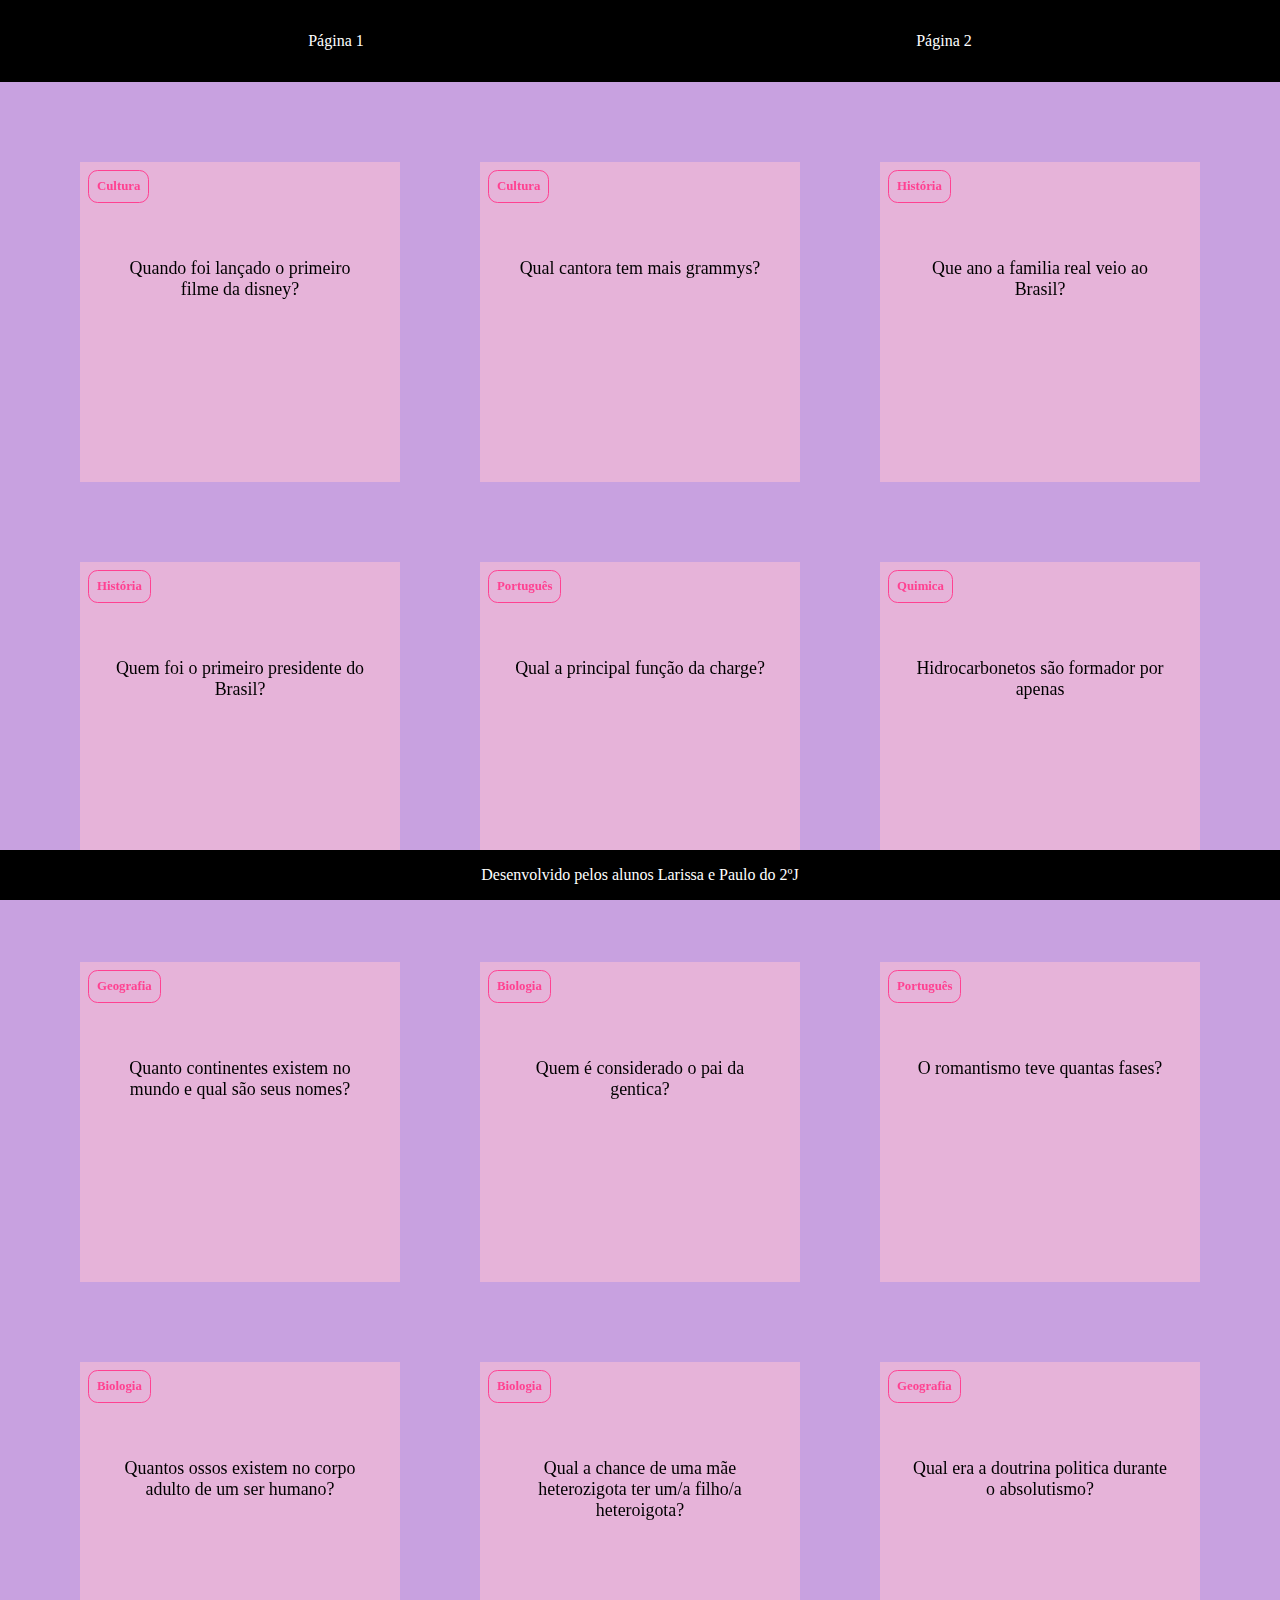
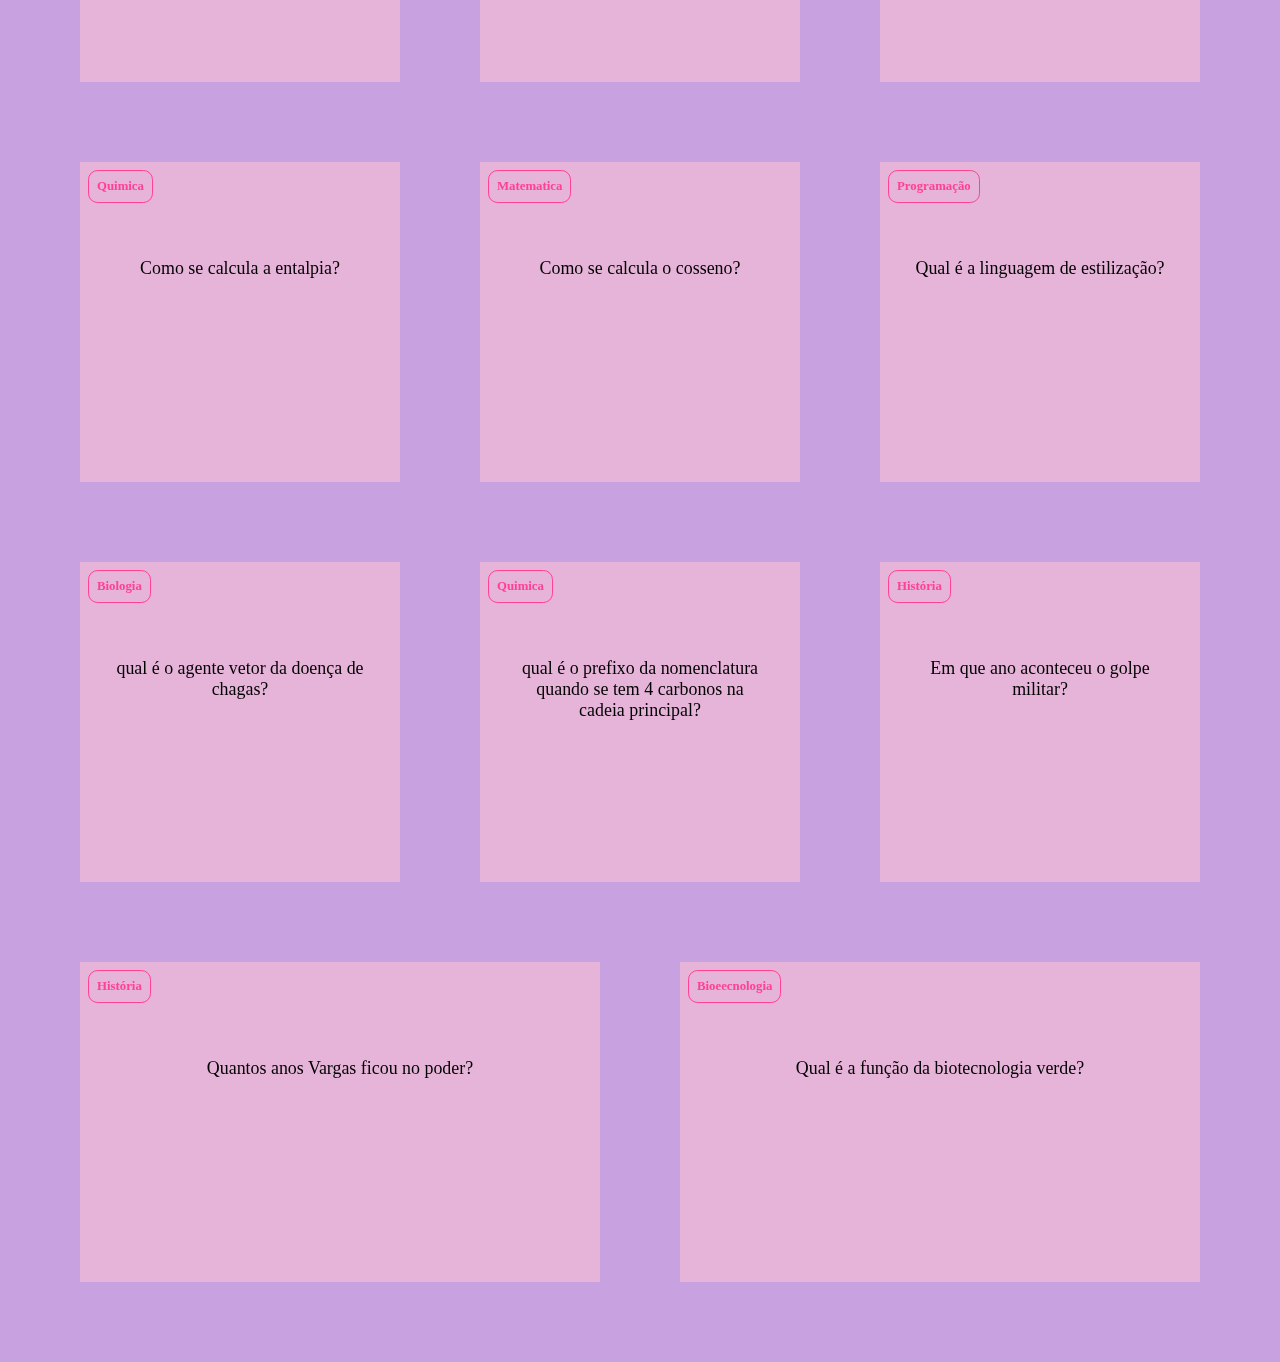
==== pagina2.html @ 5c9f1188 "a" ====
<!DOCTYPE html>
<html lang="pt-br">
<head>
    <meta charset="UTF-8">
    <meta name="viewport" content="width=device-width, initial-scale=1.0">
    <title>Bibble</title>
    <link rel="stylesheet" href="style.css">
</head>
<body>
    <header>
        <a href="index.html">Página 1</a>
        <a href="pagina2.html">Página 2</a>
    </header>
    <section id="container">

    </section>
    <footer>
        <p>Desenvolvido pelos alunos Larissa e Paulo do 2ºJ</p>
    </footer>
    <script src="main.js"></script>
    <script src="perguntas.js"></script>
</body>
</html>
---- style.css ----
:root{
    --fundo: #C8A1E0;
    --cartao-frente: #e6b3d9;
    --cartao-verso:#674188;
    --destaque:#FF4191;
    --preto:#000000;
    --branco:#ffffff;
}

body{
    background-color: var(--fundo);
    margin: 0;
}

header{
    background-color: var(--preto);
    display: flex;
    justify-content: space-around;
    padding: 2rem;

}

header a{
    color: var(--branco);
    text-decoration: none;
}

footer{
    background-color: var(--preto);
    position: fixed;
    bottom: 0;
    color: var(--branco);
    width: 100%;
    text-align: center;

}

#container{
    padding: 4rem;
    display: flex;
    gap: 3rem;
    align-items: center;
    justify-content: space-between;
    flex-wrap: wrap;
}

.cartao{
    flex-grow: 1;
    flex-basis: calc(33% - 6rem);
    height: 20rem;
    margin: 1rem;
}

.conteudo-cartao{
    background-color: var(--cartao-frente);
    height: 100%;
    text-align: center;
    transform-style: preserve-3d;
    transition: transform 300ms ease-in-out;
}

.conteudo-cartao h3{
    color: var(--destaque);
    border: 1px solid var(--destaque);
    position: absolute;
    margin: 0.5rem;
    padding: 0.5rem;
    text-align: left;
    border-radius: 0.6rem;
    font-size: 1Vw;
    backface-visibility: hidden;
}
.conteudo-cartao p{
    margin-top: 4rem;
    padding: 2rem;
    font-size: 1.4Vw;
    
}

.pergunta-cartao{
    font-weight: 500;
}

.resposta-cartao{
    font-size: 700;
    color: var(--destaque);
    transform: rotateY(180deg);
    background-color: var(--cartao-verso);
    border: 2px solid var(--destaque);
}
.cartao.active .conteudo-cartao{
    transform: rotateY(180deg);
}

.pergunta-cartao, .resposta-cartao{
    backface-visibility: hidden;
    position: absolute;
    height: 100%;
    width: 100%;

}
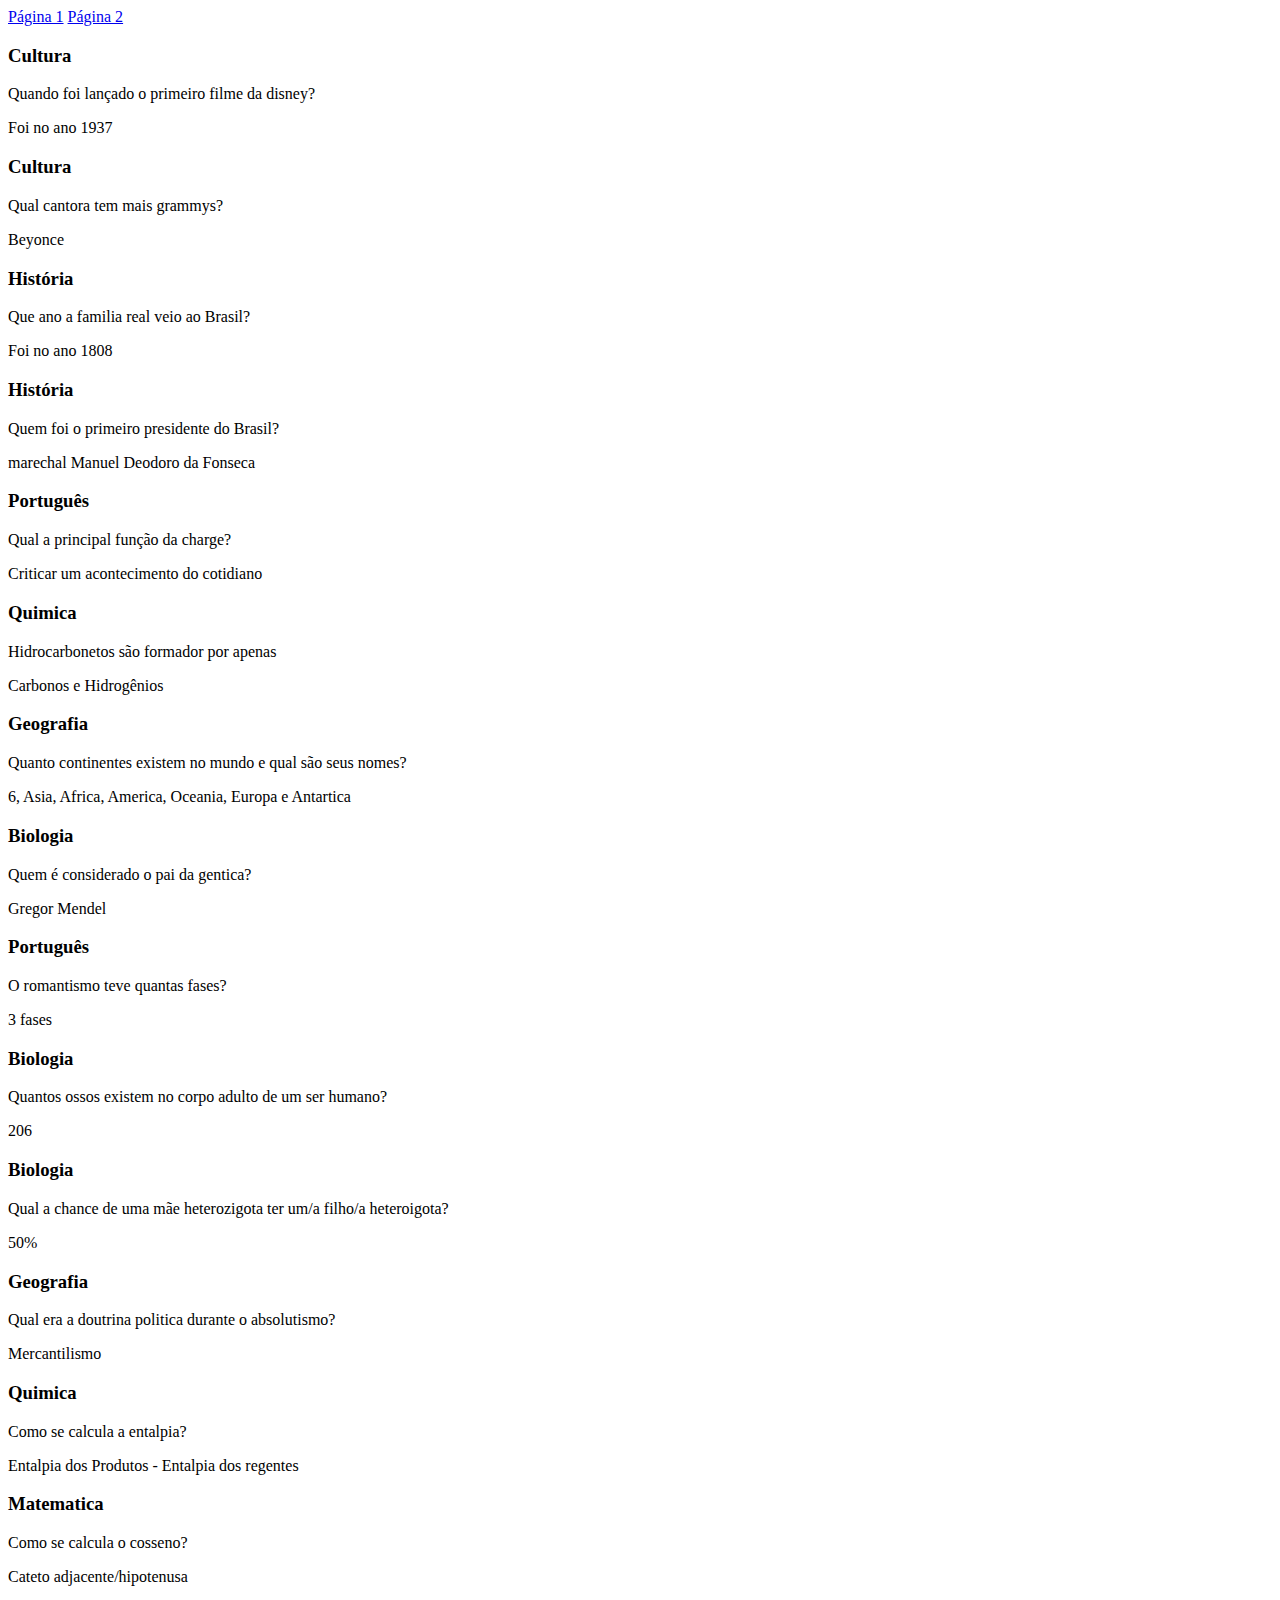
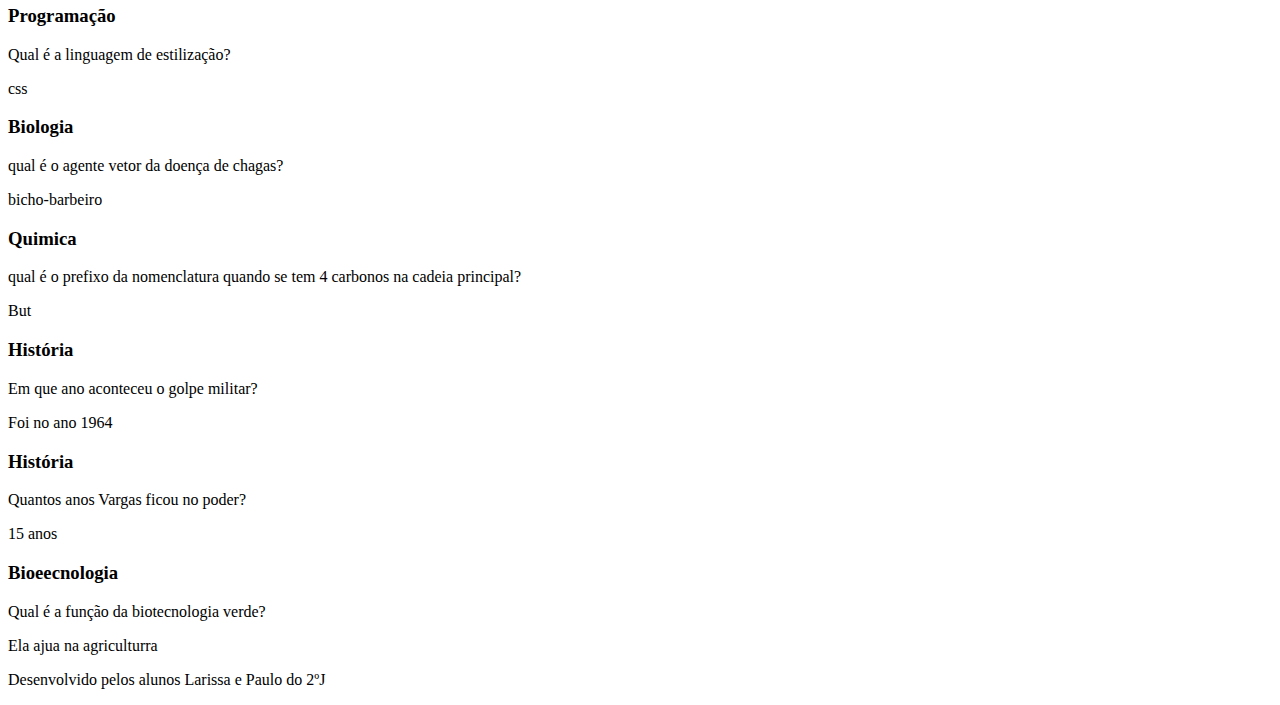
==== commit d7b9333f: "z" ====
--- a/pagina2.html
+++ b/pagina2.html
@@ -4,7 +4,7 @@
     <meta charset="UTF-8">
     <meta name="viewport" content="width=device-width, initial-scale=1.0">
     <title>Bibble</title>
-    <link rel="stylesheet" href="style.css">
+    <link rel="stylesheet" href="pagina2.css">
 </head>
 <body>
     <header>
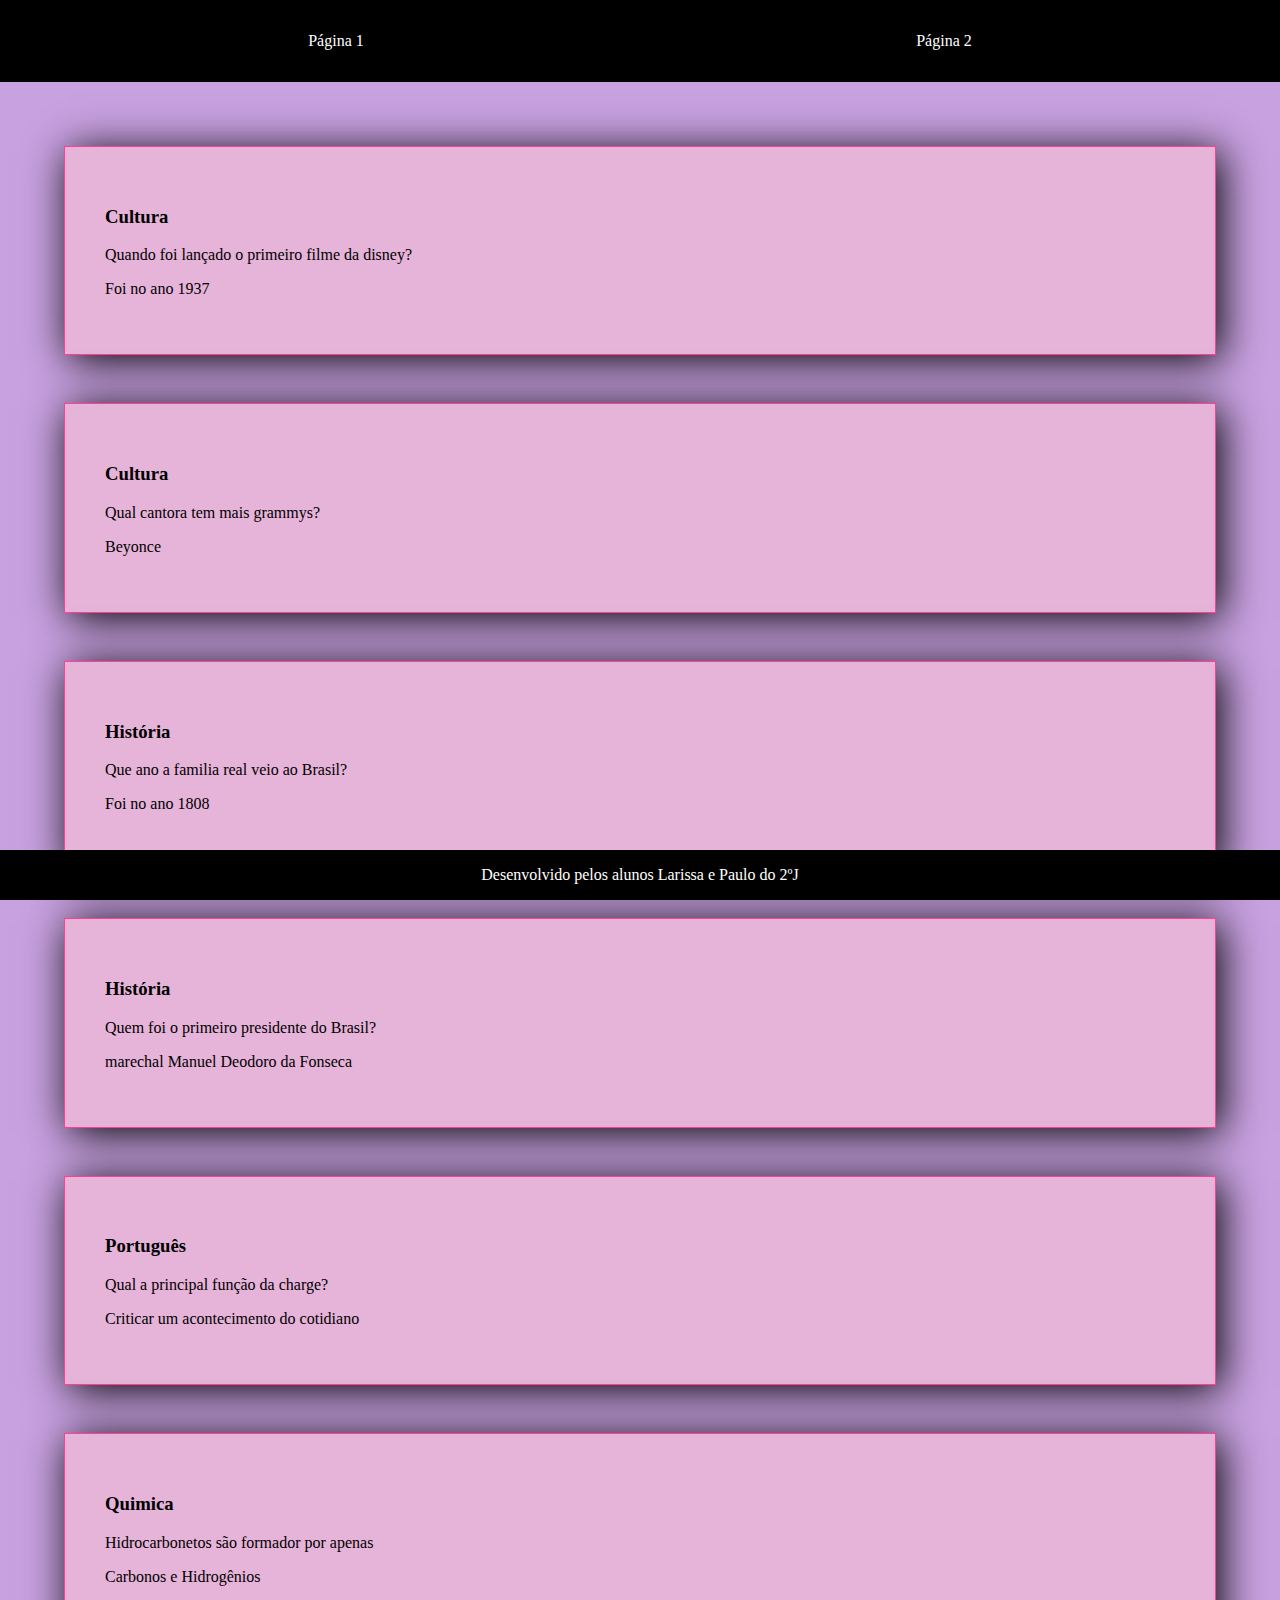
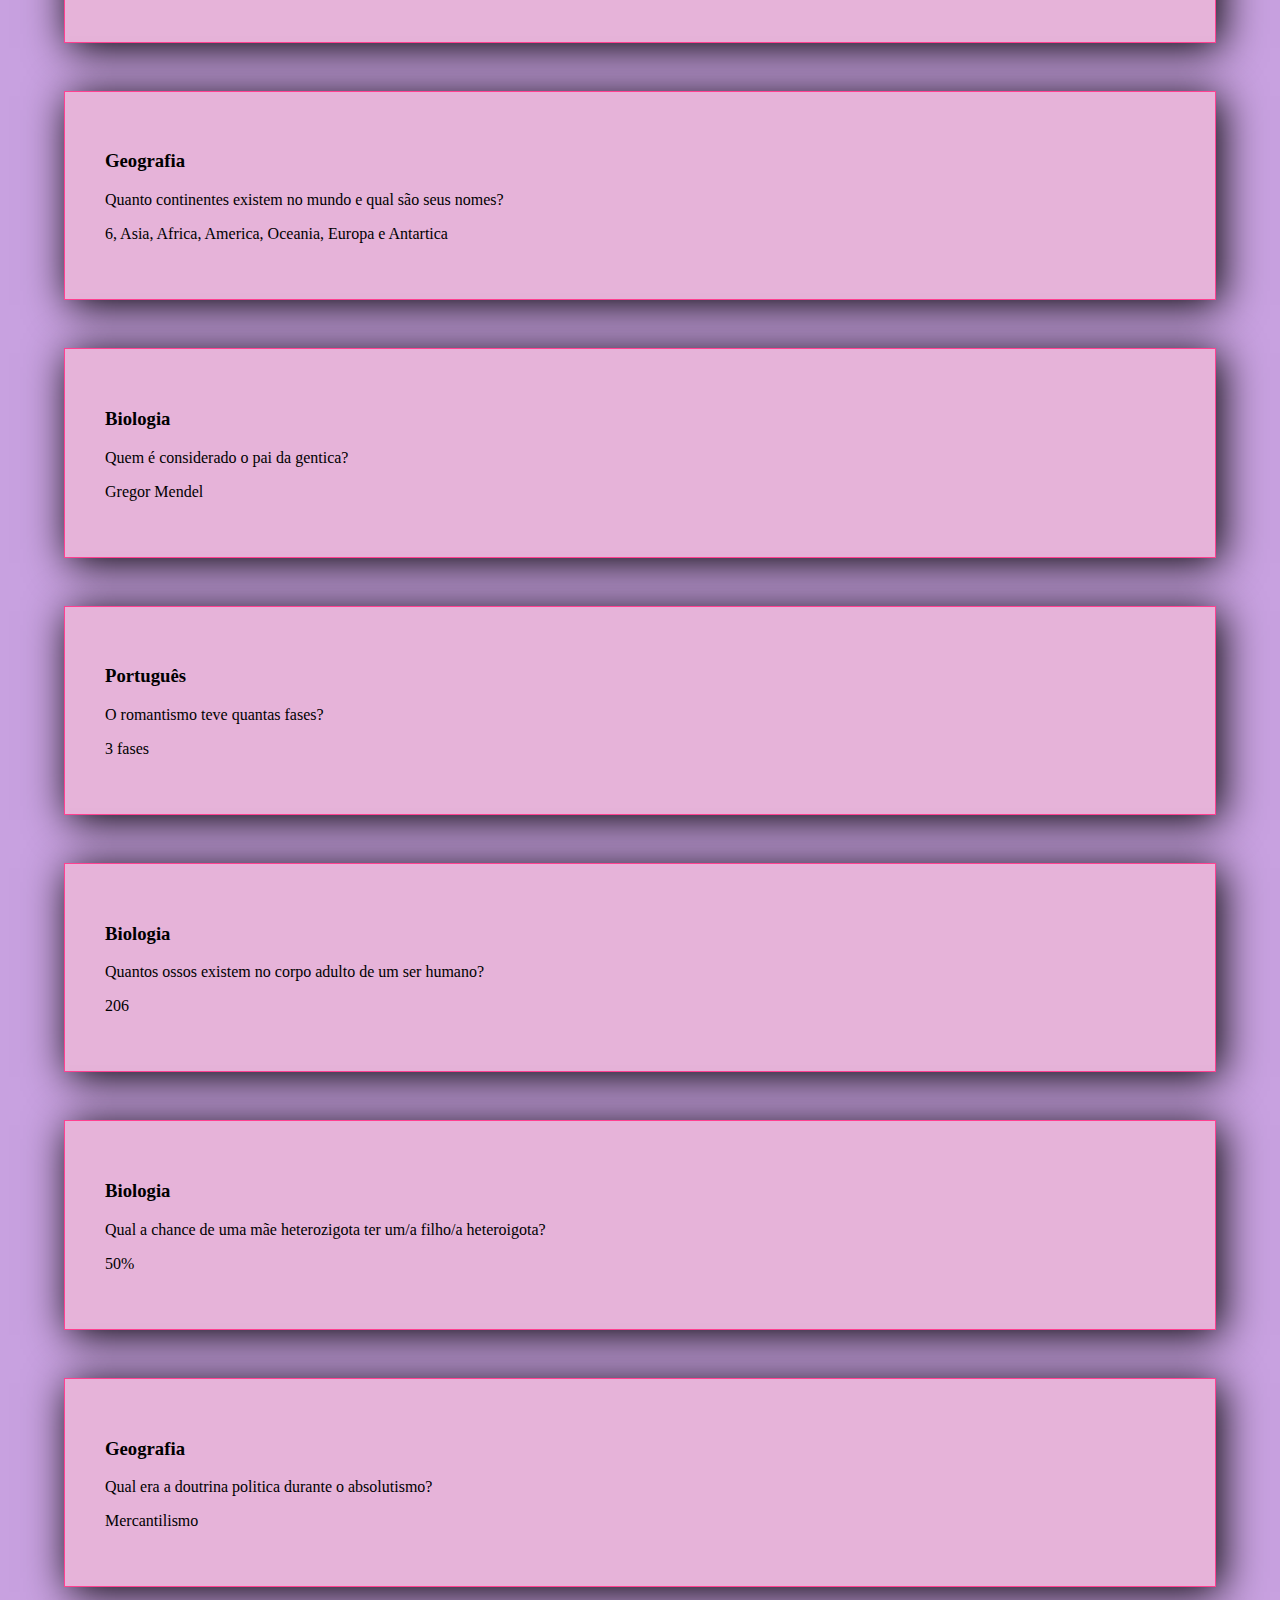
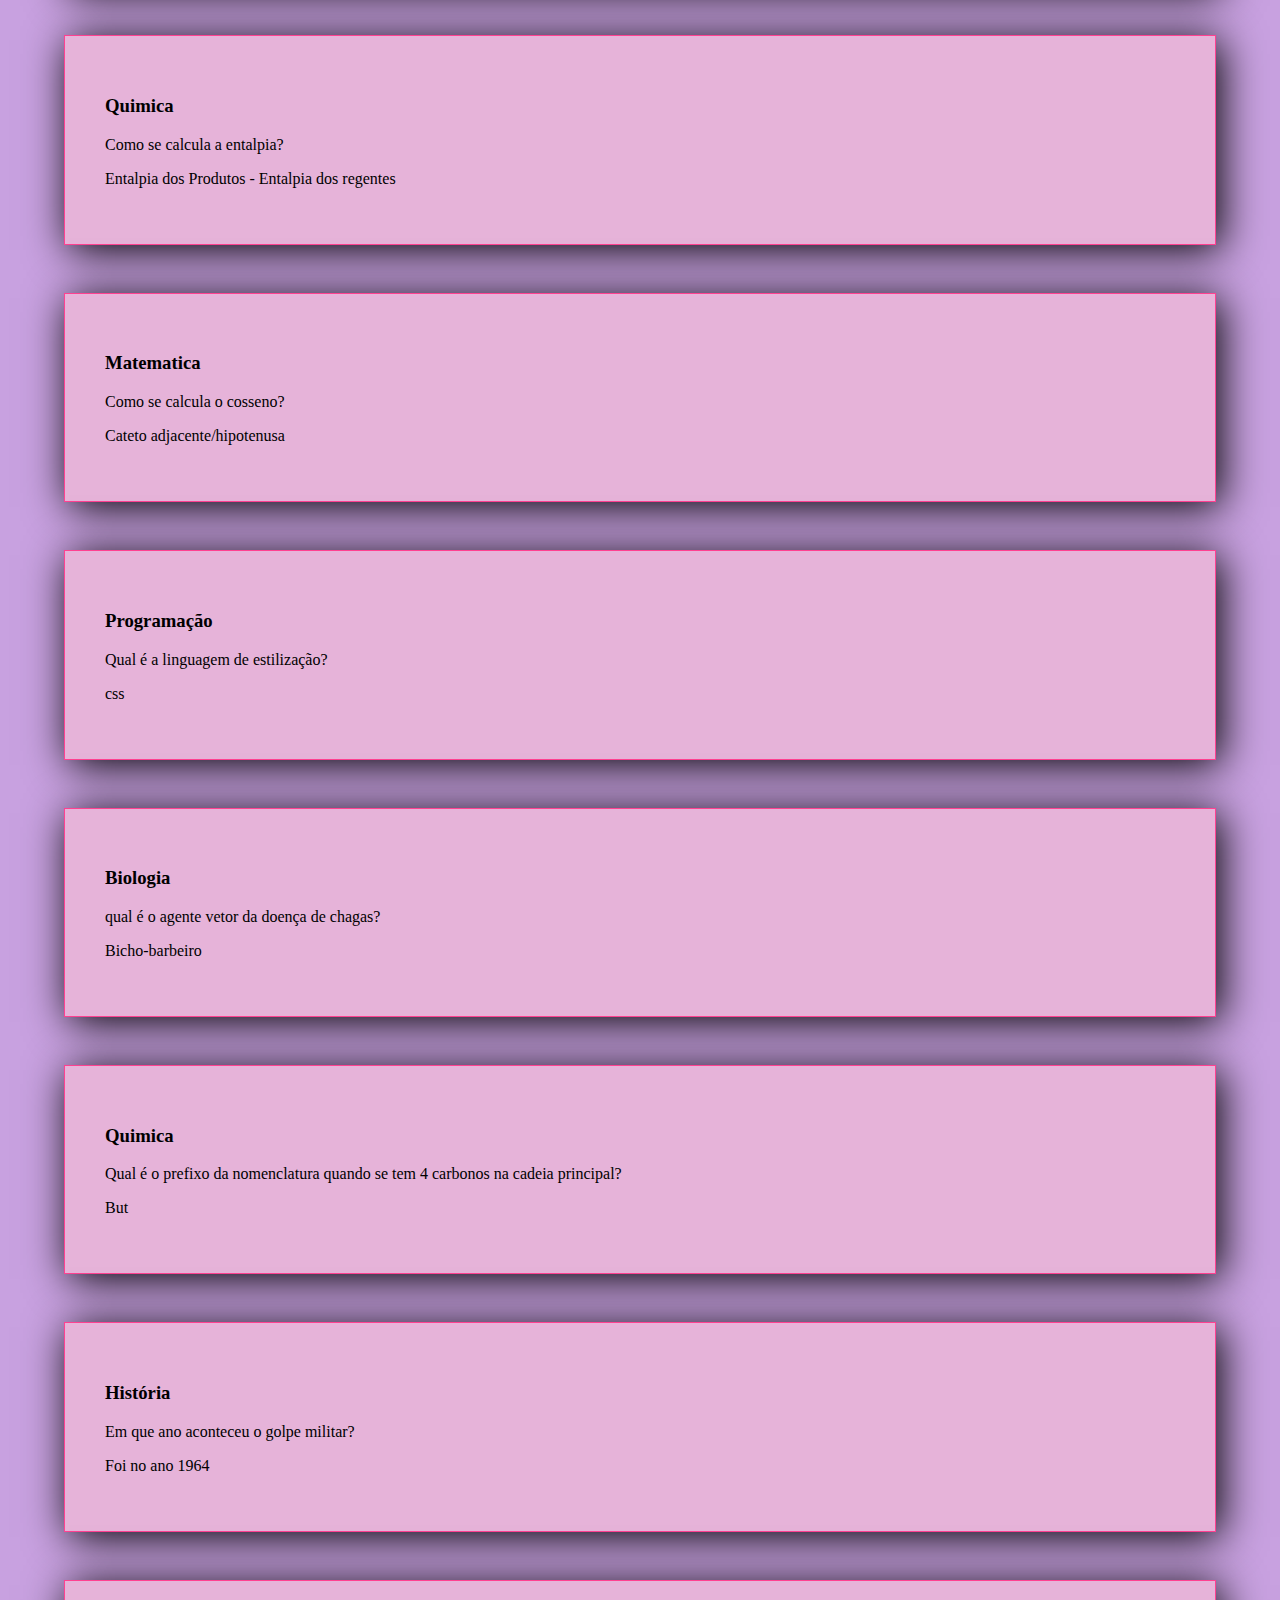
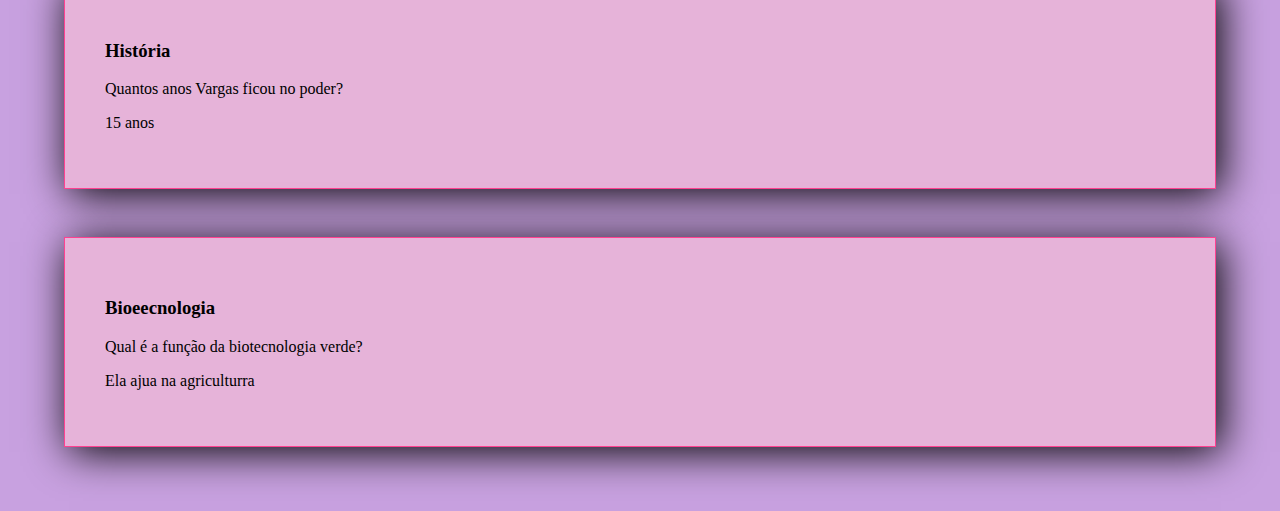
==== commit 9e1c5550: "aa" ====
--- a/pagina2.html
+++ b/pagina2.html
@@ -17,7 +17,7 @@
     <footer>
         <p>Desenvolvido pelos alunos Larissa e Paulo do 2ºJ</p>
     </footer>
-    <script src="main.js"></script>
+    <script src="pagina.js"></script>
     <script src="perguntas.js"></script>
 </body>
 </html>--- a/pagina2.css
+++ b/pagina2.css
@@ -0,0 +1,58 @@
+:root{
+    --fundo: #C8A1E0;
+    --cartao-frente: #e6b3d9;
+    --cartao-verso:#674188;
+    --destaque:#FF4191;
+    --preto:#000000;
+    --branco:#ffffff;
+}
+
+body{
+    background-color: var(--fundo);
+    margin: 0;
+}
+
+header{
+    background-color: var(--preto);
+    display: flex;
+    justify-content: space-around;
+    padding: 2rem;
+}
+
+header a{
+    color: var(--branco);
+    text-decoration: none;
+}
+
+footer{
+    background-color: var(--preto);
+    position: fixed;
+    bottom: 0;
+    color: var(--branco);
+    width: 100%;
+    text-align: center;
+}
+
+#container{
+    display: grid;
+    gap: 3rem;
+    padding: 4rem;
+}
+
+.cartao{
+    background-color: var(--cartao-frente);
+    padding: 40px;
+    border: 1px solid var(--destaque);
+    box-shadow: 5px 5px 40px var(--preto);
+}
+
+.cartao:hover{
+   transform: scale(1.02);
+}
+
+.resposta.cartao{
+    background-color: var(--cartao-verso);
+    padding: 40px;
+    color: var(--branco);
+    display: none;
+}
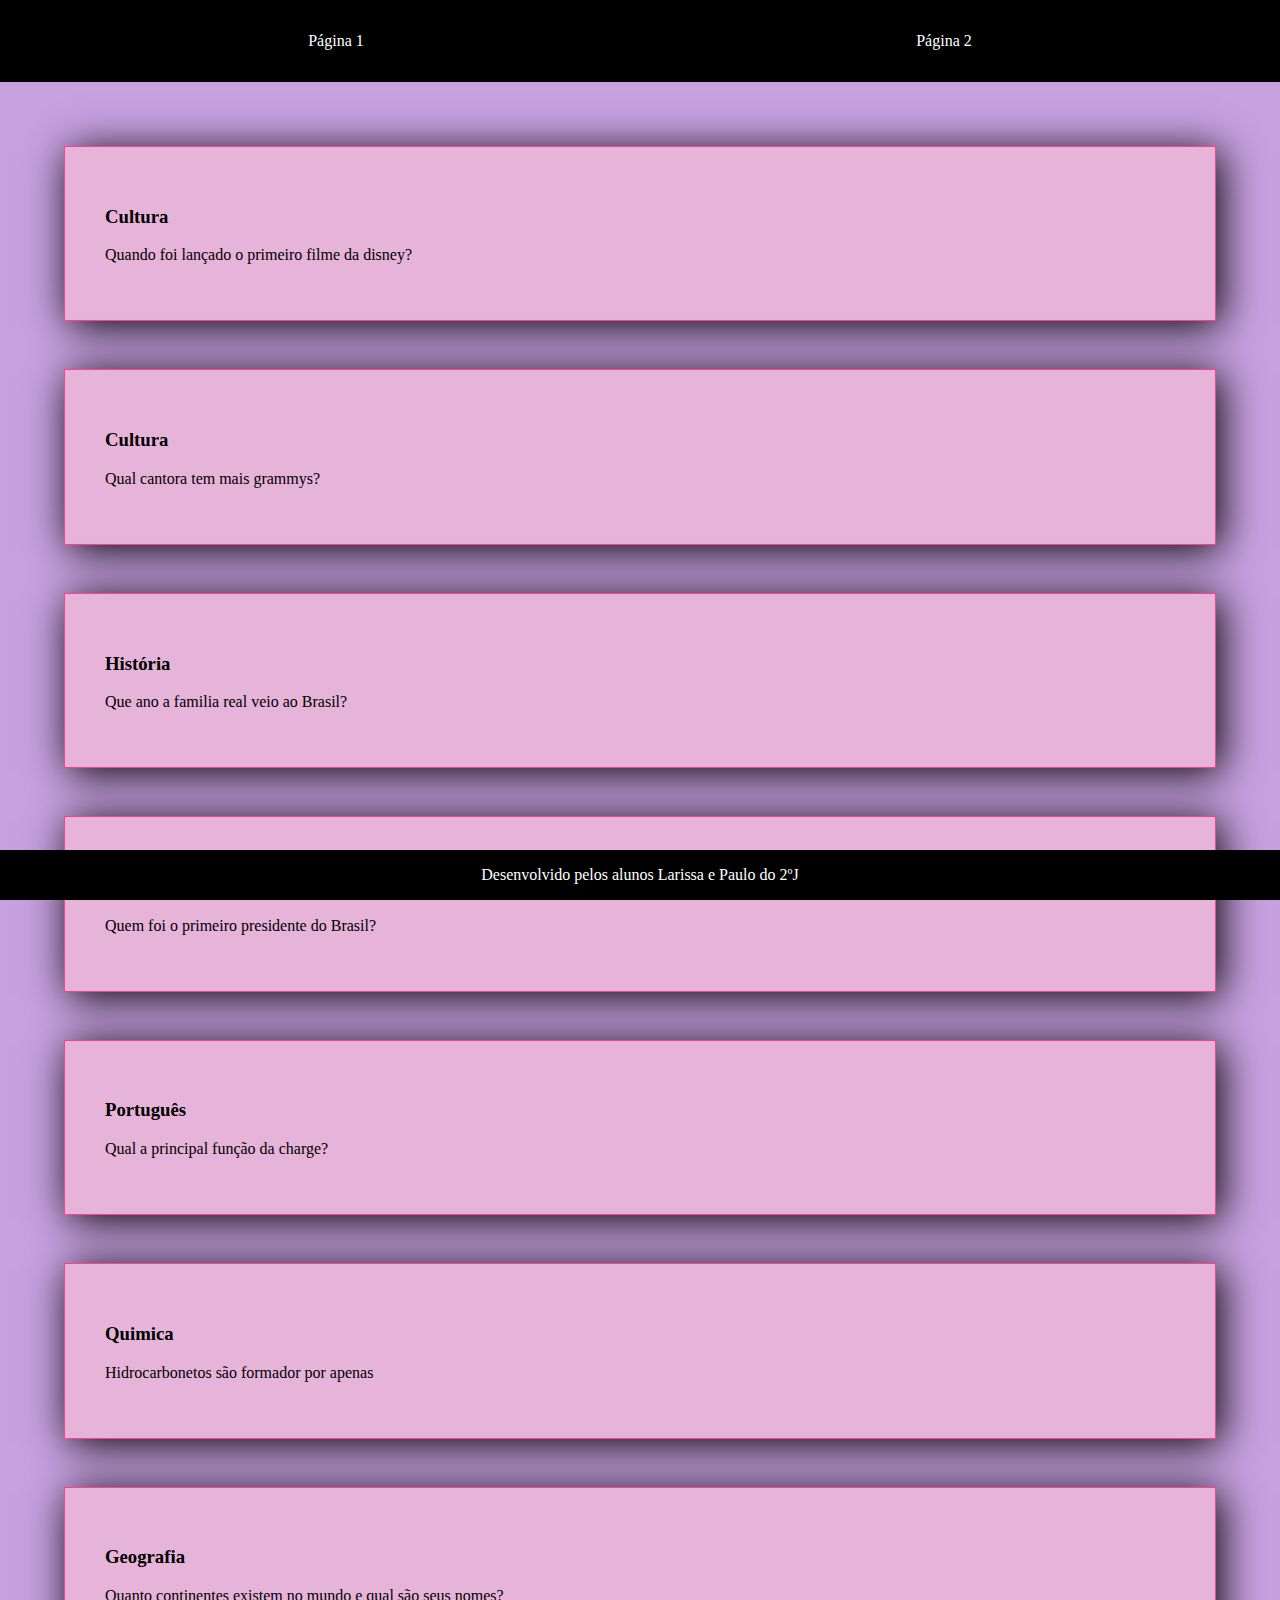
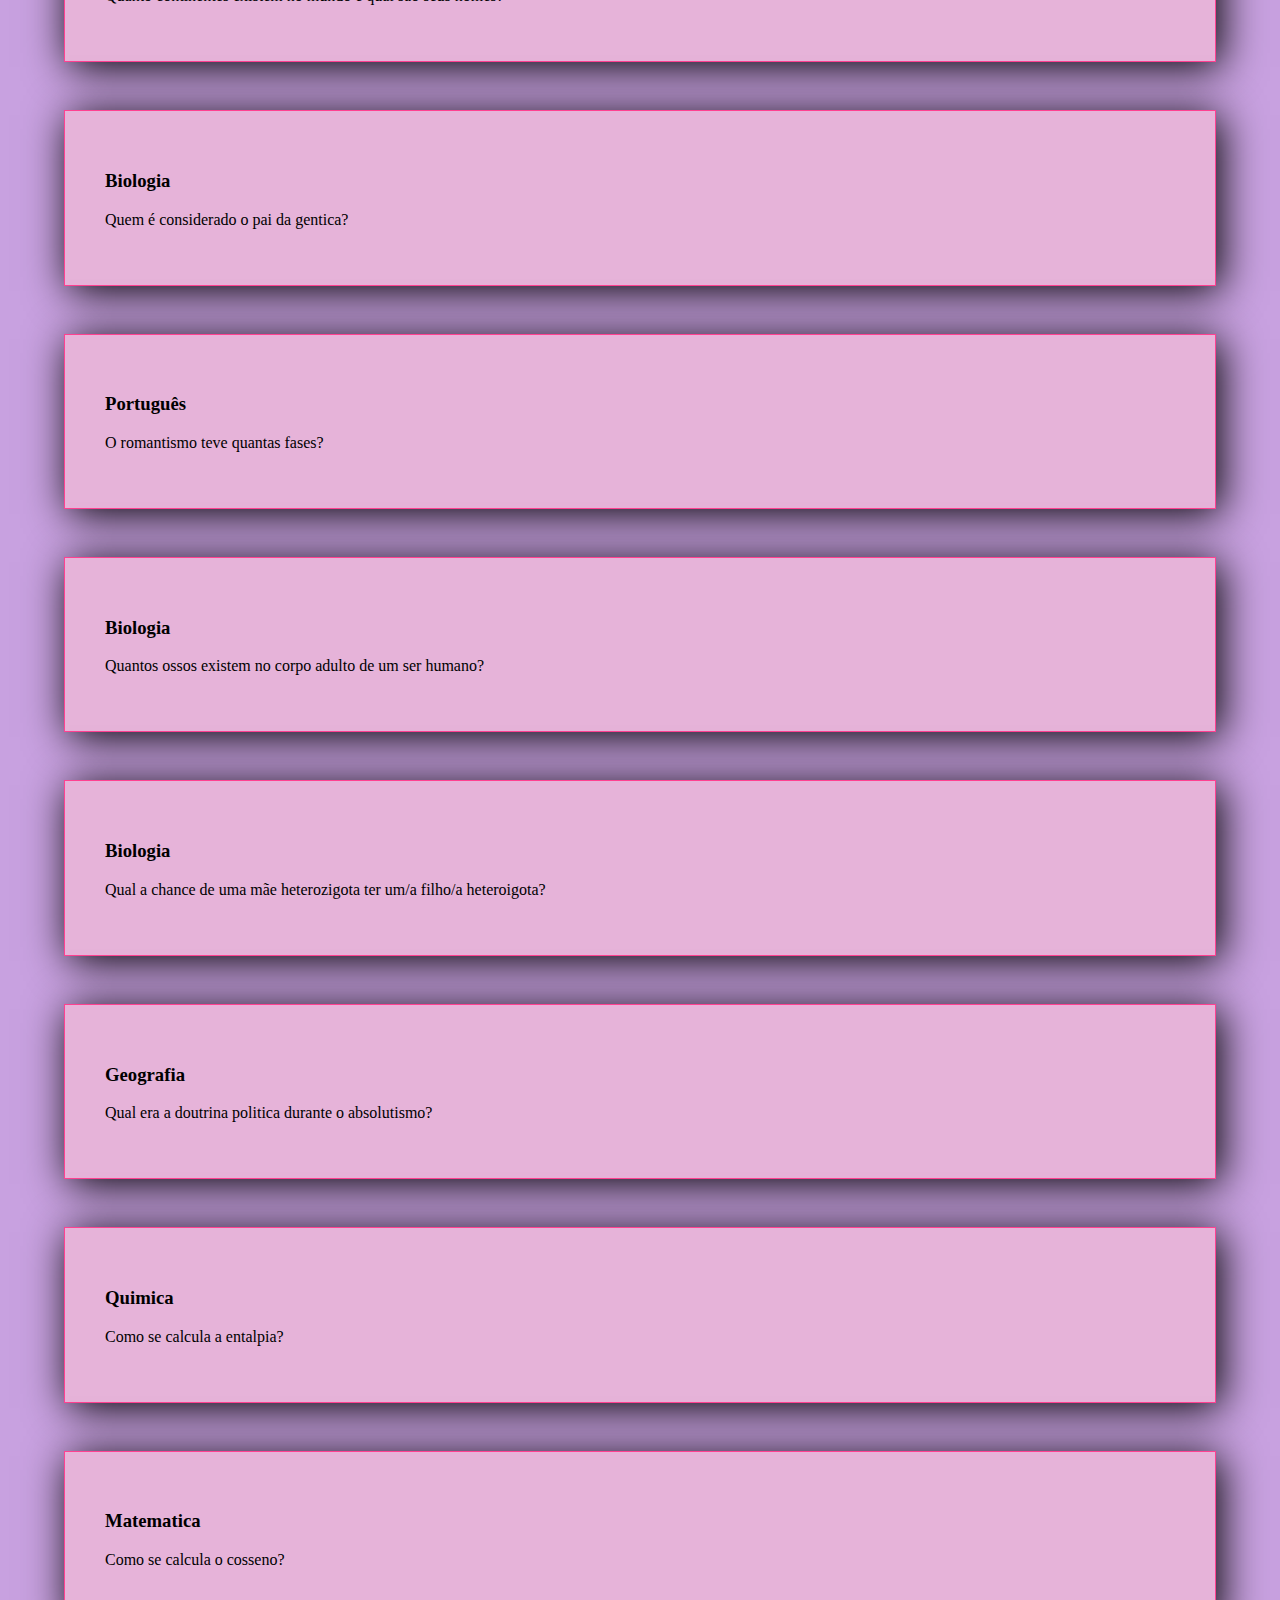
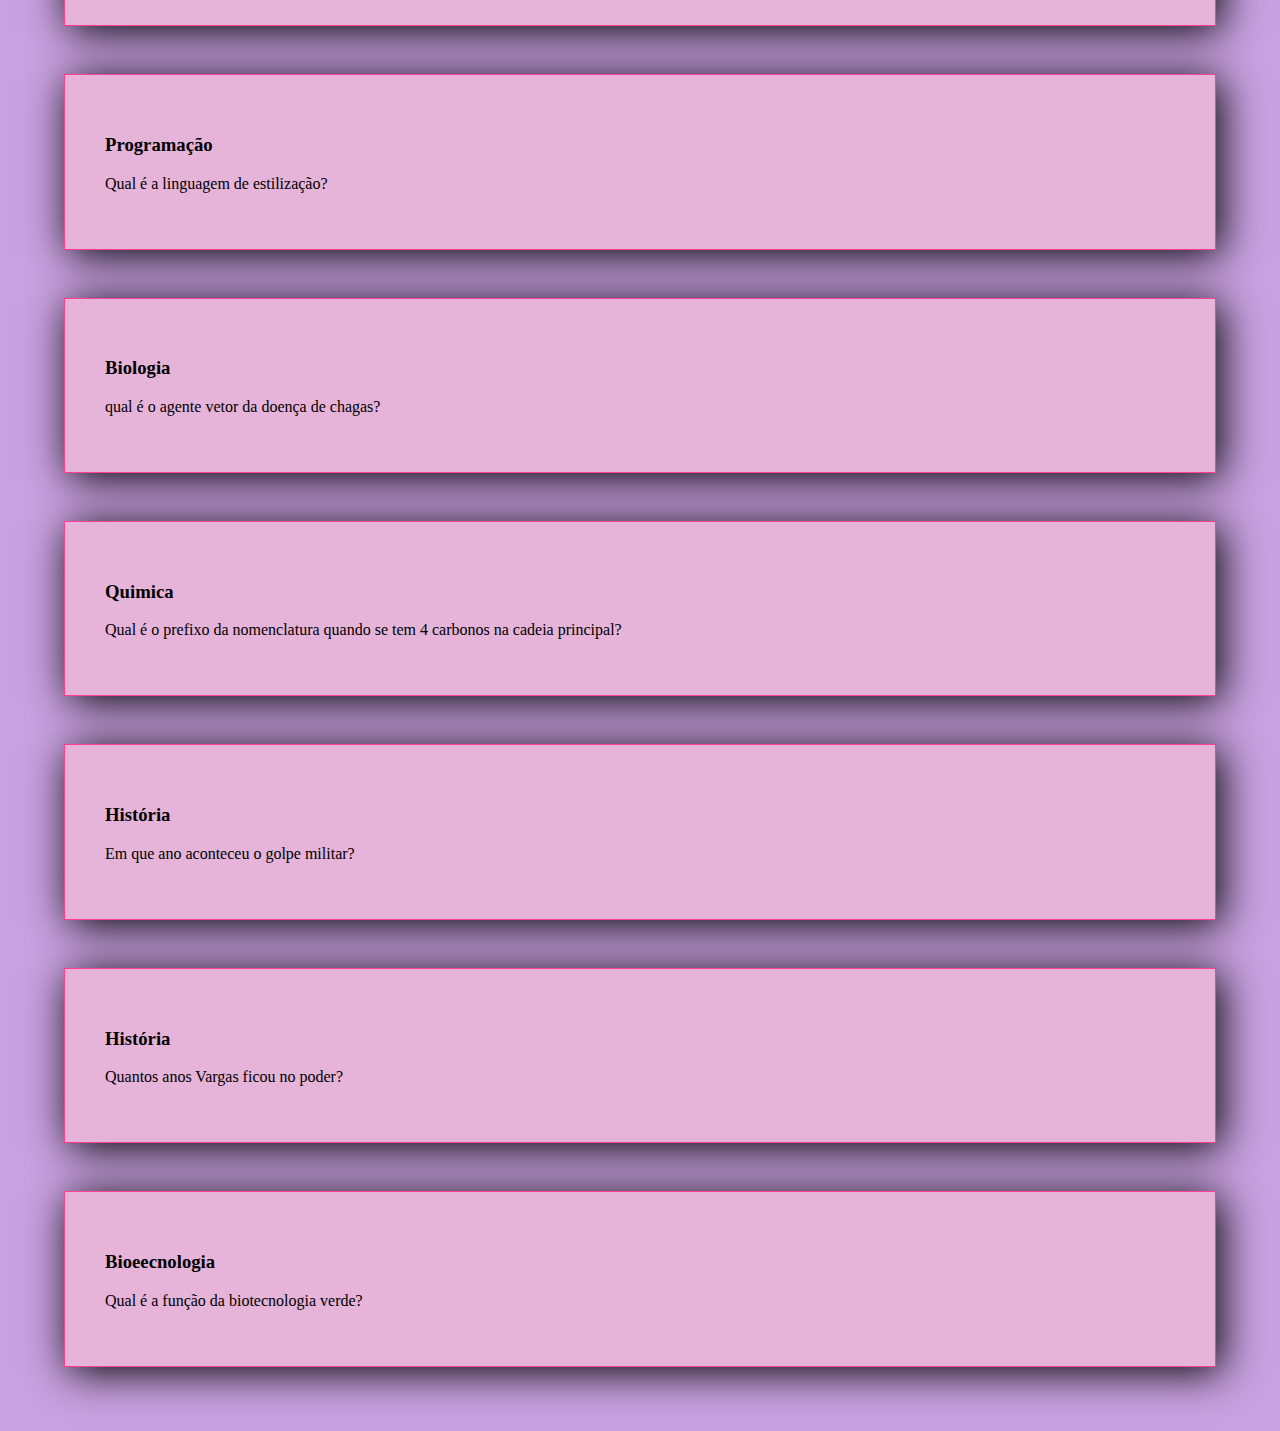
==== commit cb883e57: "aa" ====
--- a/pagina2.html
+++ b/pagina2.html
@@ -17,7 +17,7 @@
     <footer>
         <p>Desenvolvido pelos alunos Larissa e Paulo do 2ºJ</p>
     </footer>
-    <script src="pagina.js"></script>
+    <script src="pagina2.js"></script>
     <script src="perguntas.js"></script>
 </body>
 </html>--- a/pagina2.css
+++ b/pagina2.css
@@ -50,7 +50,7 @@
    transform: scale(1.02);
 }
 
-.resposta.cartao{
+.resposta-cartao{
     background-color: var(--cartao-verso);
     padding: 40px;
     color: var(--branco);
